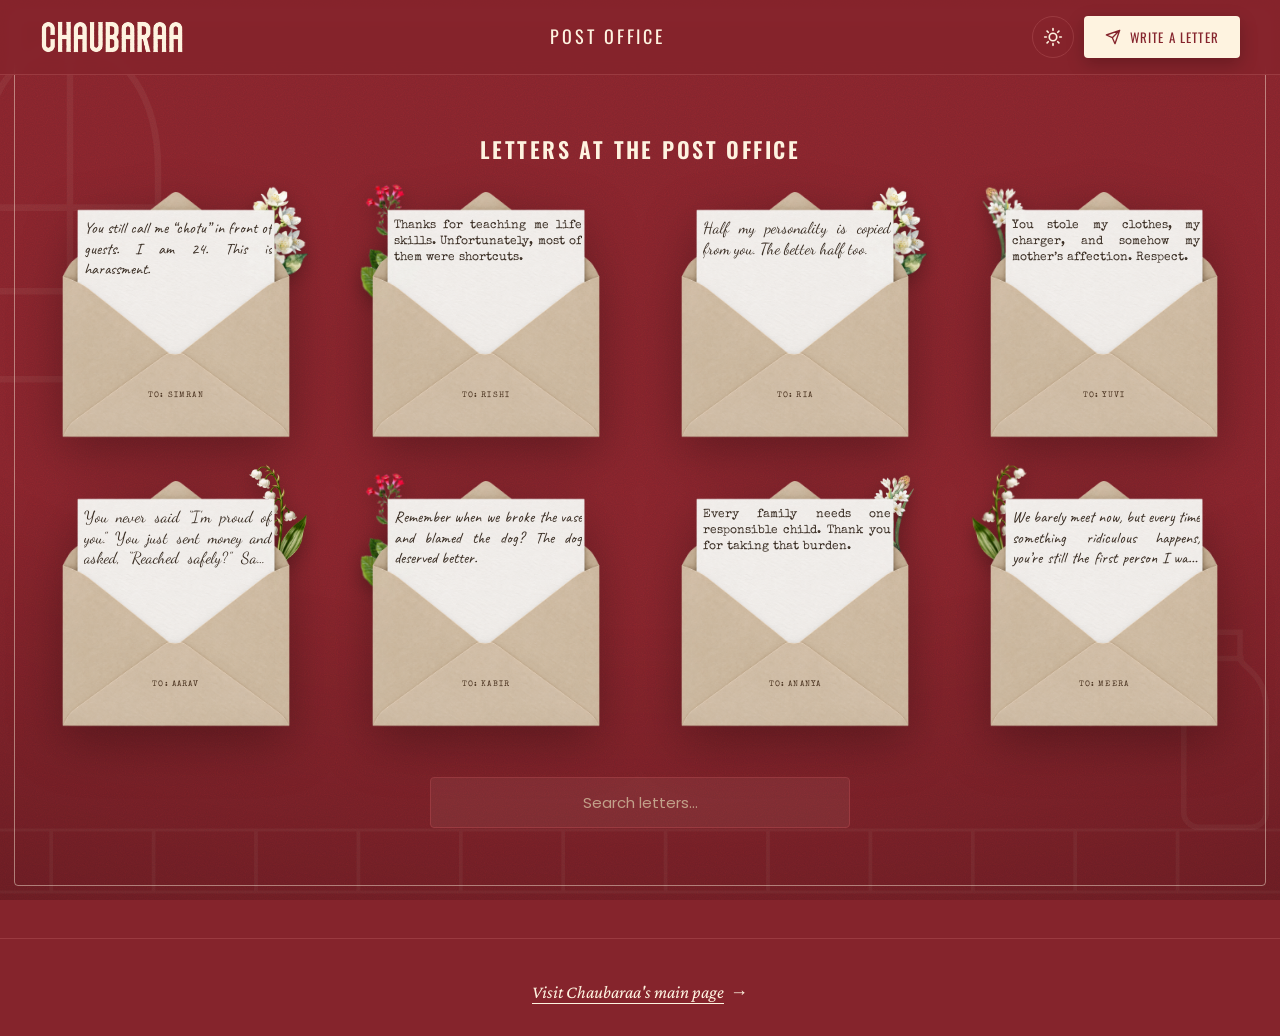
==== index.html @ 4f61ef1f "Chaubaraa Post Office: letter-in-the-URL app (HTML/CSS/JS) Co-Authored-By: Claude Opus 4.8 <noreply@" ====
<!doctype html>
<html lang="en">
<head>
  <meta charset="utf-8" />
  <meta name="viewport" content="width=device-width, initial-scale=1" />
  <title>Chaubaraa Post Office: some memories take years to arrive</title>
  <meta name="description" content="Write a letter, decorate it with the flowers of Chaubaraa, and post it. Some memories take years to arrive. This Rakhi, send one." />

  <!-- Oswald (Abraham stand-in), Poppins (Gotham stand-in), Crimson Pro,
       and the three hands: Dancing Script, Caveat, Special Elite. -->
  <link rel="preconnect" href="https://fonts.googleapis.com" />
  <link rel="preconnect" href="https://fonts.gstatic.com" crossorigin />
  <link href="https://fonts.googleapis.com/css2?family=Oswald:wght@400;500;600&family=Poppins:wght@400;500;600&family=Crimson+Pro:ital,wght@0,400;0,500;1,400;1,500&family=Dancing+Script:wght@500;600&family=Caveat:wght@500;600&family=Special+Elite&display=swap" rel="stylesheet" />

  <link rel="stylesheet" href="css/styles.css" />
</head>
<body data-theme="dark">

  <!-- ambient layers -->
  <div class="silhouettes" aria-hidden="true">
    <svg class="sil-window" viewBox="0 0 100 160"><path fill="none" stroke="currentColor" stroke-width="3" d="M50 4C24 4 10 30 10 60v96h80V60C90 30 76 4 50 4ZM50 4v152M10 78h80M10 116h80"/></svg>
    <svg class="sil-bottle" viewBox="0 0 80 120"><path fill="none" stroke="currentColor" stroke-width="3" d="M32 6h16v14c0 4 14 8 14 26v56a8 8 0 0 1-8 8H26a8 8 0 0 1-8-8V46c0-18 14-22 14-26V6ZM30 20h20"/></svg>
    <svg class="sil-rail" viewBox="0 0 1000 90" preserveAspectRatio="none"><path fill="none" stroke="currentColor" stroke-width="3" d="M0 20h1000M0 82h1000M40 20v62M120 20v62M200 20v62M280 20v62M360 20v62M440 20v62M520 20v62M600 20v62M680 20v62M760 20v62M840 20v62M920 20v62"/></svg>
  </div>
  <div class="grain" aria-hidden="true"></div>
  <div class="vignette" aria-hidden="true"></div>
  <div class="page-frame" aria-hidden="true"></div>

  <!-- shared kraft gradients + paper grain for the envelope component -->
  <svg class="ec-defs" width="0" height="0" aria-hidden="true" focusable="false">
    <defs>
      <linearGradient id="ecSideL" x1="0" y1="0" x2="1" y2="0.35">
        <stop offset="0" stop-color="#CEB487" /><stop offset="1" stop-color="#9C7C4A" />
      </linearGradient>
      <linearGradient id="ecSideR" x1="1" y1="0" x2="0" y2="0.35">
        <stop offset="0" stop-color="#CEB487" /><stop offset="1" stop-color="#9C7C4A" />
      </linearGradient>
      <linearGradient id="ecFlap" x1="0.5" y1="0" x2="0.5" y2="1">
        <stop offset="0" stop-color="#CBB080" /><stop offset="0.55" stop-color="#B89A67" /><stop offset="1" stop-color="#9E7E4C" />
      </linearGradient>
      <linearGradient id="ecBack" x1="0.5" y1="0" x2="0.5" y2="1">
        <stop offset="0" stop-color="#8C6E3D" /><stop offset="1" stop-color="#6F5530" />
      </linearGradient>
      <radialGradient id="ecTuck" cx="0.5" cy="0" r="0.7">
        <stop offset="0" stop-color="rgba(40,24,8,.34)" /><stop offset="1" stop-color="rgba(40,24,8,0)" />
      </radialGradient>
      <filter id="ecGrain"><feTurbulence type="fractalNoise" baseFrequency="0.9" numOctaves="2" stitchTiles="stitch" result="n" /><feColorMatrix in="n" type="matrix" values="0 0 0 0 0  0 0 0 0 0  0 0 0 0 0  0 0 0 .5 0" /></filter>
      <clipPath id="ecClipBody"><path d="M6 40 H94 V88 L50 104 L6 88 Z" /></clipPath>
      <clipPath id="ecClipFlap"><path d="M50 63 L94 88 L50 104 L6 88 Z" /></clipPath>
    </defs>
  </svg>

  <div class="app">
    <!-- ================= header ================= -->
    <header class="site-header">
      <a class="brand" href="?" data-nav="daak" aria-label="Chaubaraa Daak">
        <img class="logo-cream" src="logo-wordmark-cream.png" alt="Chaubaraa" />
        <img class="logo-wine"  src="logo-wordmark-wine.png"  alt="Chaubaraa" />
      </a>

      <div class="site-title"><a href="?" data-nav="daak">Post Office</a></div>

      <div class="header-actions">
        <button class="theme-toggle" id="themeToggle" type="button" aria-label="Toggle light and dark">
          <svg class="icon-sun" viewBox="0 0 24 24" fill="none" stroke="currentColor" stroke-width="2" stroke-linecap="round"><circle cx="12" cy="12" r="4.5"/><path d="M12 2v2M12 20v2M2 12h2M20 12h2M4.9 4.9l1.4 1.4M17.7 17.7l1.4 1.4M19.1 4.9l-1.4 1.4M6.3 17.7l-1.4 1.4"/></svg>
          <svg class="icon-moon" viewBox="0 0 24 24" fill="none" stroke="currentColor" stroke-width="2" stroke-linecap="round" stroke-linejoin="round"><path d="M21 12.8A9 9 0 1 1 11.2 3a7 7 0 0 0 9.8 9.8Z"/></svg>
        </button>
        <button class="btn btn-primary" data-action="write" type="button">
          <svg viewBox="0 0 24 24" fill="none" stroke="currentColor" stroke-width="2" stroke-linecap="round" stroke-linejoin="round"><path d="M22 2 11 13M22 2l-7 20-4-9-9-4 20-7Z"/></svg>
          Write a letter
        </button>
      </div>
    </header>

    <main id="main">
      <!-- ================= Daak wall (entry) ================= -->
      <section class="screen" id="screen-daak" aria-labelledby="daak-h">
        <h1 id="daak-h" class="sr-only">Post Office</h1>
        <div class="garden wrap">
          <div id="mineSection"><!-- "Your letters" collection, built by app.js --></div>
          <div class="wall-sec-head" id="wallHead"><h2>Letters at the Post Office</h2></div>
          <div class="wall-grid" id="daakWall"></div>
          <div class="wall-search">
            <input class="text-field" id="daakSearch" placeholder="Search letters…" autocomplete="off" aria-label="Search letters" />
          </div>
        </div>
      </section>

      <!-- ================= Write (live split) ================= -->
      <section class="screen" id="screen-write" aria-labelledby="write-h">
        <a class="back-link" href="?" data-nav="daak">← Back to Post Office</a>
        <h1 id="write-h" class="sr-only">Write a letter</h1>
        <div class="write-split">
          <div class="write-preview" id="writePreview"><!-- live letter, built by app.js --></div>
          <div class="write-panel-card">
            <div class="write-form" id="writeForm"><!-- form, built by app.js --></div>
            <div class="wf-rail" id="wfRail" aria-hidden="true"><div class="wf-thumb" id="wfThumb"></div></div>
          </div>
        </div>
      </section>

      <!-- ================= Single letter (reading) ================= -->
      <section class="screen" id="screen-letter" aria-labelledby="letter-h">
        <a class="back-link" href="?" data-nav="daak">← Back to Post Office</a>
        <h1 id="letter-h" class="sr-only">A letter</h1>
        <div class="letter-view wrap" id="letterView"><!-- built by app.js --></div>
      </section>
    </main>

    <footer class="site-footer"><a href="https://chaubaraa.com" target="_blank" rel="noopener">Visit Chaubaraa's main page<span class="link-arrow" aria-hidden="true">→</span></a></footer>
  </div>

  <!-- full-page post animation overlay -->
  <div class="post-overlay" id="postOverlay" aria-hidden="true"></div>
  <div class="toast" id="toast" role="status" aria-live="polite"></div>

  <script src="js/data.js"></script>
  <script src="js/flowers.js"></script>
  <script src="js/letters.js"></script>
  <script src="js/app.js"></script>
</body>
</html>
---- css/styles.css ----
/* =========================================================================
   Chaubaraa Post Office — styles.css
   Brand book: Deep Maroon #85242C, Warm Cream #FEF3E0.
   One canonical envelope + letter component (assets/refs/envelope.png) is
   used at three sizes (wall / write preview / reading) via container queries,
   so the composition is identical everywhere. CTAs are brand maroon, inverting
   to cream on wine backgrounds. No em dashes in copy.
   ========================================================================= */

:root {
  --wine:        #85242C;
  --wine-deep:   #611A20;
  --wine-soft:   #9A3A40;
  --cream:       #FEF3E0;
  --cream-dim:   #D8C7A6;
  --ink:         #2A211C;

  /* kraft + card tones sampled from envelope.png (used by the send animation) */
  --kraft:       #CFBCA4;
  --kraft-lo:    #B9A88E;
  --kraft-hi:    #D8C7AE;
  --kraft-flap:  #C6B29A;
  --card:        #F3F1EC;
  --card-lo:     #EAE6DD;
  --card-ink:    #3A2E24;

  --font-display: 'Abraham', 'Oswald', 'Poppins', system-ui, sans-serif;
  --font-ui:      'Gotham', 'Poppins', system-ui, sans-serif;
  --font-serif:   'Crimson Pro', 'Cormorant Garamond', Georgia, serif;
  --font-type:    'Special Elite', 'Courier New', monospace;

  --maxw: 1240px;
  --radius: 4px;
  --ease: cubic-bezier(.22, .61, .36, 1);
  --t-slow: 600ms; --t-med: 380ms;

  --bg: var(--wine); --bg-elev: var(--wine-deep);
  --fg: var(--cream); --fg-dim: var(--cream-dim);
  --frame: var(--cream); --card-line: var(--wine-soft);
  --silhouette: rgba(254,243,224,.05);
  --btn-bg: var(--cream); --btn-fg: var(--wine);
}
body[data-theme='light'] {
  --bg: var(--cream); --bg-elev: #F6ECD4;
  --fg: var(--wine); --fg-dim: #9A6B5F;
  --frame: var(--wine); --card-line: rgba(133,36,44,.22);
  --silhouette: rgba(133,36,44,.05);
  --btn-bg: var(--wine); --btn-fg: var(--cream);
}

* { box-sizing: border-box; }
html { scroll-behavior: smooth; }
body {
  margin: 0; min-height: 100vh; background: var(--bg); color: var(--fg);
  font-family: var(--font-ui); font-size: 16px; line-height: 1.5;
  -webkit-font-smoothing: antialiased; text-rendering: optimizeLegibility;
  transition: background var(--t-slow) var(--ease), color var(--t-slow) var(--ease);
  overflow-x: hidden;
}
h1,h2,h3 { font-family: var(--font-display); font-weight: 600; letter-spacing: .08em; text-transform: uppercase; margin: 0; }
a { color: inherit; }
button { font-family: inherit; cursor: pointer; }
:focus-visible { outline: 2px solid var(--wine-soft); outline-offset: 3px; border-radius: 2px; }
body[data-theme='light'] :focus-visible { outline-color: var(--wine); }
.sr-only { position: absolute; width: 1px; height: 1px; padding: 0; margin: -1px; overflow: hidden; clip: rect(0 0 0 0); white-space: nowrap; border: 0; }

/* ambient overlays (plain background: grain + vignette + frame only) */
.grain { position: fixed; inset: 0; z-index: 1; pointer-events: none; opacity: .5; mix-blend-mode: overlay;
  background-image: url("data:image/svg+xml,%3Csvg xmlns='http://www.w3.org/2000/svg' width='120' height='120'%3E%3Cfilter id='n'%3E%3CfeTurbulence type='fractalNoise' baseFrequency='.9' numOctaves='2' stitchTiles='stitch'/%3E%3C/filter%3E%3Crect width='100%25' height='100%25' filter='url(%23n)' opacity='.35'/%3E%3C/svg%3E"); }
.vignette { position: fixed; inset: 0; z-index: 2; pointer-events: none; background: radial-gradient(120% 90% at 50% 20%, transparent 55%, rgba(0,0,0,.22) 100%); }
body[data-theme='light'] .vignette { background: radial-gradient(120% 90% at 50% 20%, transparent 60%, rgba(133,36,44,.10) 100%); }
.page-frame { position: fixed; inset: 14px; z-index: 3; pointer-events: none; border: 1px solid var(--frame); opacity: .45; border-radius: var(--radius); }
@media (max-width: 640px) { .page-frame { inset: 8px; } }
.silhouettes { position: fixed; inset: 0; z-index: 0; pointer-events: none; overflow: hidden; }
.silhouettes svg { position: absolute; color: var(--silhouette); }
.sil-window { top: 4%; left: -40px; width: 220px; }
.sil-bottle { bottom: 6%; right: -20px; width: 150px; }
.sil-rail   { bottom: 0; left: 0; width: 100%; height: 90px; }

/* ---------------------------------------------------------- app shell */
.app { position: relative; z-index: 4; }
.site-header {
  position: sticky; top: 0; z-index: 20; display: flex; align-items: center; gap: 20px;
  padding: 16px clamp(16px, 4vw, 40px);
  background: color-mix(in srgb, var(--bg) 86%, transparent); backdrop-filter: blur(6px);
  border-bottom: 1px solid var(--card-line);
}
.brand { display: flex; align-items: center; gap: 12px; text-decoration: none; flex: 0 0 auto; }
.brand img { height: 34px; width: auto; display: block; }
.brand .logo-wine { display: none; }
body[data-theme='light'] .brand .logo-cream { display: none; }
body[data-theme='light'] .brand .logo-wine { display: block; }
.site-title { margin: 0 auto; }
.site-title a { text-decoration: none; color: var(--fg); font-family: var(--font-display); text-transform: uppercase; letter-spacing: .16em; font-size: 18px; }
.header-actions { display: flex; align-items: center; gap: 10px; flex: 0 0 auto; }

.theme-toggle { width: 42px; height: 42px; border-radius: 50%; border: 1px solid var(--card-line); background: transparent; color: var(--fg); display: grid; place-items: center; transition: border-color var(--t-med) var(--ease), transform var(--t-med) var(--ease); }
.theme-toggle:hover { transform: rotate(18deg); }
.theme-toggle svg { width: 20px; height: 20px; }
.theme-toggle .icon-moon { display: none; }
body[data-theme='light'] .theme-toggle .icon-sun { display: none; }
body[data-theme='light'] .theme-toggle .icon-moon { display: block; }

.btn { font-family: var(--font-display); text-transform: uppercase; letter-spacing: .09em; font-size: 13px; border: 1px solid transparent; border-radius: var(--radius); padding: 12px 20px; display: inline-flex; align-items: center; gap: 9px; line-height: 1; text-decoration: none; transition: transform var(--t-med) var(--ease), background var(--t-med) var(--ease), box-shadow var(--t-med) var(--ease), color var(--t-med) var(--ease); }
.btn svg { width: 16px; height: 16px; }
.btn-primary { background: var(--btn-bg); color: var(--btn-fg); box-shadow: 0 6px 18px rgba(0,0,0,.22); }
.btn-primary:hover { transform: translateY(-2px); box-shadow: 0 10px 24px rgba(0,0,0,.3); }
.btn-ghost { background: transparent; color: var(--fg); border-color: var(--card-line); }
.btn-ghost:hover { background: color-mix(in srgb, var(--fg) 9%, transparent); transform: translateY(-2px); }
.btn-block { width: 100%; justify-content: center; padding: 15px; }

.screen { display: none; }
.screen.is-active { display: block; animation: fadeUp var(--t-slow) var(--ease); }
@keyframes fadeUp { from { opacity: 0; transform: translateY(10px); } to { opacity: 1; transform: none; } }
.wrap { max-width: var(--maxw); margin: 0 auto; padding: 0 clamp(16px, 4vw, 40px); }
.back-link { position: relative; z-index: 6; display: inline-block; margin: 18px 0 0 clamp(16px, 4vw, 40px); font-family: var(--font-display); text-transform: uppercase; letter-spacing: .09em; font-size: 12px; text-decoration: none; color: var(--fg); padding: 8px 12px; border-radius: var(--radius); }
.back-link:hover { background: color-mix(in srgb, var(--fg) 9%, transparent); }
.text-field { width: 100%; background: color-mix(in srgb, var(--fg) 6%, transparent); border: 1px solid var(--card-line); border-radius: var(--radius); color: var(--fg); font-family: var(--font-ui); font-size: 15px; padding: 13px 14px; transition: border-color var(--t-med) var(--ease); }
.text-field::placeholder { color: var(--fg-dim); opacity: .75; }
.text-field:focus { border-color: var(--wine-soft); }

/* ===================================================================== */
/*  THE ENVELOPE COMPONENT — envelope.png with live text layered on top   */
/*  The same image everywhere; text sits inside the blank card region.    */
/* ===================================================================== */
.envelope-card { position: relative; width: 100%; aspect-ratio: 1328 / 1184; container-type: inline-size; }
.ec-envimg { position: absolute; inset: 0; width: 100%; height: 100%; object-fit: contain; z-index: 1; pointer-events: none;
  filter: drop-shadow(0 16px 26px rgba(0,0,0,.30)); }

/* the card: a To/From header on top, the message below (left column so the
   flowers on the right never cover it) */
.ec-card { position: absolute; left: 16.5%; right: 15%; top: 10.5%; height: 37%; z-index: 2; overflow: hidden; text-align: left; }
.ec-cardhead { display: flex; align-items: baseline; justify-content: space-between; gap: 4%; margin-bottom: 1.4cqw; }
.ec-cardto, .ec-cardfrom { font-family: var(--font-serif); font-style: italic; color: #7a2027; font-size: 3.7cqw; white-space: nowrap; }
.ec-cardto::first-letter { text-transform: uppercase; }
.ec-cardfrom { text-align: right; }
.ec-msg { color: var(--card-ink); margin: 0; padding-right: 13%; font-size: 3.7cqw; line-height: 1.3; word-break: break-word; overflow-wrap: anywhere; text-align: justify; text-align-last: left; }
.ec-msg.is-typewriter { font-size: 3cqw; line-height: 1.34; }   /* Special Elite runs large */

/* the chosen flower sits at the seam where the white card meets the brown
   envelope on the right, in FRONT of the flap (blooms forward) */
.ec-flowers { position: absolute; z-index: 3; pointer-events: none; right: 8%; top: 12%; width: 18%; }
/* the stem is shown in front; only the small bottom tip that overlaps the
   brown flap is clipped so it tucks into the envelope */
.ec-flowers .flower-img { width: 100%; height: auto; display: block; filter: drop-shadow(0 6px 10px rgba(0,0,0,.30));
  clip-path: polygon(0 0, 100% 0, 100% 60%, 0 100%); }
.ec-wall .ec-flowers .flower-img { clip-path: none; }   /* wall flower peeks whole from behind */
/* the stamp sits lower-right on the flap (reading view) */
.ec-stamp { position: absolute; z-index: 4; right: 15%; top: 52%; width: 12%; transform: rotate(3deg); filter: drop-shadow(0 3px 6px rgba(0,0,0,.28)); }

/* the address on the envelope flap, centered, in spaced typewriter caps */
.ec-line { position: absolute; left: 0; right: 0; bottom: 15%; z-index: 5; text-align: center; font-family: var(--font-type);
  text-transform: uppercase; letter-spacing: .14em; font-size: 3cqw; color: #4a3320; }

/* ---- wall ---- generous, uniform cards; the page may scroll ---- */
.garden { position: relative; z-index: 1; padding: clamp(42px, 6vh, 66px) 0 110px; }
#screen-daak .garden { max-width: min(1560px, 94vw); }
.wall-grid { display: grid; grid-template-columns: repeat(4, minmax(0, 340px)); justify-content: center; align-items: start;
  gap: clamp(38px, 3.4vw, 62px) clamp(30px, 2.6vw, 46px); }
@media (max-width: 1180px) { .wall-grid { grid-template-columns: repeat(3, minmax(0, 320px)); } }
@media (max-width: 860px)  { .wall-grid { grid-template-columns: repeat(2, minmax(0, 320px)); } }
@media (max-width: 580px)  { .wall-grid { grid-template-columns: minmax(0, 330px); } }
.letter-card { display: block; width: 100%; border: none; background: none; padding: 0; cursor: pointer; font: inherit; color: inherit; }
.letter-card .envelope-card { transition: transform var(--t-med) var(--ease); }
.letter-card:hover .envelope-card { transform: translateY(-6px); }
/* wall-only: readable truncation, full-width message, one flower behind a
   corner (alternating), header text kept small */
.ec-wall { width: 100%; }
.ec-wall .ec-msg { display: -webkit-box; -webkit-line-clamp: 3; line-clamp: 3; -webkit-box-orient: vertical; overflow: hidden; padding-right: 0; font-size: 5.8cqw; }
.ec-wall .ec-msg.is-typewriter { font-size: 4.4cqw; }
.ec-wall .ec-cardto, .ec-wall .ec-cardfrom { font-size: 4.4cqw; }
.ec-wall .ec-envcover { display: none; }   /* wall flower stays behind the corner */
.ec-wall .ec-flowers { position: absolute; z-index: 0; top: -7%; width: 31%; height: auto; display: block; }
.ec-wall .ec-flowers .flower-img { width: 100%; max-width: none; max-height: none; height: auto; }
.ec-wall .ec-flowers { z-index: 0; transform: none; top: -7%; width: 31%; }   /* wall keeps its behind-the-corner peek */
.ec-wall .ec-flowers-right { right: -1%; left: auto; }
.ec-wall .ec-flowers-left  { left: -1%; right: auto; transform: scaleX(-1) rotate(4deg); }
.wall-search { display: flex; justify-content: center; margin: 50px auto 0; max-width: 420px; }
.wall-search .text-field { text-align: center; }
.wall-empty { grid-column: 1/-1; text-align: center; font-family: var(--font-serif); font-style: italic; color: var(--fg-dim); font-size: 18px; }

/* ---- write (live split) ---- */
/* The write screen fills the viewport in one go: header + split + footer all
   fit, and ONLY the right form box scrolls (its own postcard frame + scroll). */
.write-split { display: grid; grid-template-columns: 1fr min(452px, 43vw); }
.write-preview { position: relative; display: grid; place-items: center; padding: 20px clamp(16px, 4vw, 50px); overflow: hidden; }
/* the postcard frame: a fixed double-rule card; the form scrolls inside it */
.write-panel-card {
  position: relative; margin: 14px 16px 14px 6px; border-radius: 10px; overflow: hidden;
  background: var(--bg-elev); display: flex;
  border: 1.5px solid color-mix(in srgb, var(--fg) 46%, transparent);
  box-shadow: 0 10px 30px rgba(0,0,0,.22);
}
.write-panel-card::after { content: ''; position: absolute; inset: 5px; border: 1px solid color-mix(in srgb, var(--fg) 24%, transparent); border-radius: 7px; pointer-events: none; z-index: 4; }
/* a soft fade at the base signals there is more to scroll */
.write-panel-card::before { content: ''; position: absolute; left: 6px; right: 6px; bottom: 6px; height: 42px; z-index: 3; pointer-events: none; border-radius: 0 0 7px 7px;
  background: linear-gradient(to top, var(--bg-elev), color-mix(in srgb, var(--bg-elev) 0%, transparent)); }
.write-form {
  flex: 1 1 auto; overflow-y: scroll; padding: 22px 26px 34px clamp(16px, 2vw, 26px);
  scrollbar-width: none;   /* native hidden; a custom always-visible rail is used */
}
.write-form::-webkit-scrollbar { width: 0; height: 0; display: none; }
/* custom scroll rail on the right of the postcard box */
.wf-rail { position: absolute; top: 12px; bottom: 12px; right: 8px; width: 8px; border-radius: 5px; z-index: 5;
  background: color-mix(in srgb, var(--fg) 11%, transparent); }
.wf-thumb { position: absolute; left: 0; width: 100%; min-height: 28px; border-radius: 5px; cursor: grab;
  background: color-mix(in srgb, var(--fg) 46%, transparent); transition: background var(--t-med) var(--ease); }
.wf-thumb:hover { background: color-mix(in srgb, var(--fg) 64%, transparent); }
.wf-thumb.dragging { background: color-mix(in srgb, var(--fg) 74%, transparent); cursor: grabbing; }
/* the live envelope is the hero of the write page: size it by the available
   height so it fills the space and makes the live edits obvious */
.live-letter { width: auto; max-width: 94%; display: flex; justify-content: center; }
.write-preview .envelope-card { width: auto; height: min(72vh, 660px); }
@media (max-width: 880px) {
  .write-split { grid-template-columns: 1fr; }
  .write-preview { min-height: 320px; padding: 20px 16px; }
  .write-panel-card { margin: 12px; }
  .write-form { overflow-y: visible; }
  .live-letter { width: min(320px, 82%); max-width: 82%; }
  .write-preview .envelope-card { width: 100%; height: auto; }
}

/* write screen fits the viewport (desktop): header + split + footer in one go,
   only the right form scrolls. Mobile keeps normal page scroll. */
.ec-defs { position: absolute; width: 0; height: 0; overflow: hidden; }
@media (min-width: 881px) {
  body.write-mode { overflow: hidden; }
  body.write-mode .app { height: 100vh; display: flex; flex-direction: column; }
  body.write-mode #main { flex: 1 1 auto; min-height: 0; display: flex; }
  body.write-mode #screen-write.is-active { flex: 1 1 auto; min-height: 0; display: flex; flex-direction: column; width: 100%; }
  body.write-mode .back-link { flex: 0 0 auto; }
  body.write-mode .write-split { flex: 1 1 auto; min-height: 0; }
  body.write-mode .site-footer { flex: 0 0 auto; padding: 16px 20px; }
}

.field { margin-bottom: 22px; }
.field-label { display: block; font-family: var(--font-serif); font-style: italic; font-size: 18px; color: var(--fg); margin: 0 0 3px; }
.field-help { font-size: 13px; color: var(--fg-dim); margin: 0 0 9px; }
.field .counter { float: right; font-family: var(--font-ui); font-style: normal; font-size: 12px; color: var(--fg-dim); }
textarea.text-field { resize: vertical; min-height: 84px; }
.flower-grid { display: grid; grid-template-columns: repeat(4, 1fr); gap: 8px; }
.flower-opt { position: relative; background: color-mix(in srgb, var(--fg) 6%, transparent); border: 1px solid var(--card-line); border-radius: 8px; padding: 8px 4px; aspect-ratio: 3/4; display: grid; place-items: center; transition: border-color var(--t-med) var(--ease), background var(--t-med) var(--ease), transform var(--t-med) var(--ease); }
.flower-tick { position: absolute; top: 4px; right: 5px; width: 20px; height: 20px; border-radius: 50%; background: #2E8B57; color: #FFFFFF; font-size: 13px; font-weight: 700; line-height: 20px; text-align: center; display: none; z-index: 2; box-shadow: 0 1px 3px rgba(0,0,0,.35); }
.flower-opt[aria-pressed='true'] .flower-tick { display: block; }
.write-actions { display: flex; flex-direction: column; gap: 10px; margin-top: 4px; }
.flower-opt .flower-img { height: 74px; width: auto; }
.flower-opt[aria-pressed='true'] { border-color: var(--wine-soft); background: color-mix(in srgb, var(--fg) 14%, transparent); }
body[data-theme='light'] .flower-opt[aria-pressed='true'] { border-color: var(--wine); }
.flower-opt:hover { transform: translateY(-2px); }
.flower-meaning { font-family: var(--font-serif); font-style: italic; font-size: 14px; color: var(--fg-dim); margin-top: 10px; min-height: 1.4em; }
.hand-list { display: flex; flex-direction: column; gap: 8px; }
.hand-opt { text-align: left; background: color-mix(in srgb, var(--fg) 6%, transparent); border: 1px solid var(--card-line); border-radius: 8px; padding: 10px 14px; color: var(--fg); transition: border-color var(--t-med) var(--ease), background var(--t-med) var(--ease); }
.hand-opt[aria-pressed='true'] { border-color: var(--wine-soft); background: color-mix(in srgb, var(--fg) 12%, transparent); }
body[data-theme='light'] .hand-opt[aria-pressed='true'] { border-color: var(--wine); }
.hand-opt .hand-name { font-family: var(--font-ui); font-size: 11px; text-transform: uppercase; letter-spacing: .08em; color: var(--fg-dim); display: block; margin-bottom: 3px; }
.hand-opt .hand-sample { font-size: 22px; line-height: 1.2; }
.hand-opt[data-font='typewriter'] .hand-sample { font-size: 16px; }

/* ---- reading view (open by default, gentle reveal) ---- */
.letter-view { position: relative; z-index: 1; min-height: calc(100vh - 210px); display: grid; place-items: center; padding: 10px 0 90px; text-align: center; }
.reading { width: min(520px, 90vw); margin: 0 auto; }
.ec-read .ec-card { opacity: 0; transform: translateY(10%); transition: opacity 600ms var(--ease) 160ms, transform 800ms var(--ease) 160ms; }
.ec-read.revealed .ec-card { opacity: 1; transform: translateY(0); }
.ec-read .ec-flower { opacity: 0; transition: opacity 700ms var(--ease) 420ms; }
.ec-read.revealed .ec-flower { opacity: 1; }
.reading-prompt { margin-top: 34px; }
.reading-prompt p { font-family: var(--font-serif); font-style: italic; color: var(--fg-dim); font-size: 19px; margin-bottom: 16px; }
.reading-cta { display: flex; align-items: center; justify-content: center; gap: 14px; flex-wrap: wrap; }
.reuse-btn { background: transparent; border: none; color: var(--fg-dim); font-family: var(--font-serif); font-style: italic; font-size: 16px; text-decoration: underline; text-underline-offset: 3px; cursor: pointer; padding: 6px 4px; transition: color var(--t-med) var(--ease); }
.reuse-btn:hover { color: var(--fg); }
.copy-icon-btn { width: 38px; height: 38px; border-radius: 50%; border: 1px solid var(--card-line); background: transparent; color: var(--fg); display: grid; place-items: center; transition: background var(--t-med) var(--ease), border-color var(--t-med) var(--ease), transform var(--t-med) var(--ease); }
.copy-icon-btn:hover { background: color-mix(in srgb, var(--fg) 9%, transparent); transform: translateY(-1px); }
.copy-icon-btn svg { width: 17px; height: 17px; }
.copy-icon-btn.copied { border-color: var(--fg); }

/* ---- post animation (centered, full page) ---- */
.post-overlay { position: fixed; inset: 0; z-index: 90; display: none; overflow-y: auto; background: color-mix(in srgb, var(--bg) 88%, transparent); backdrop-filter: blur(8px); text-align: center; }
.post-overlay.is-open { display: block; animation: fadeUp var(--t-med) var(--ease); }
/* The send animation: the letter slides into the OPEN envelope (envelope.png),
   then we cross-fade to the CLOSED envelope (envelope-sealed.png) and the stamp
   presses flat onto it. Two static images, no faked CSS flap. */
.post-stage { position: relative; width: 360px; aspect-ratio: 1328 / 1184; margin: 0 auto; container-type: inline-size; }
.p2-flower { position: absolute; z-index: 1; top: -8%; right: 4%; width: 30%; transform: rotate(4deg); pointer-events: none; }
.p2-flower img { width: 100%; height: auto; filter: drop-shadow(0 6px 10px rgba(0,0,0,.22)); }

/* open envelope + the letter sliding in (visible during steps 1-2) */
.p2-open { position: absolute; inset: 0; z-index: 2; }
.p2-envimg { position: absolute; inset: 0; width: 100%; height: 100%; object-fit: contain; filter: drop-shadow(0 16px 30px rgba(0,0,0,.30)); }
.p2-card { position: absolute; left: 13.5%; right: 13.5%; top: 7%; height: 40%; z-index: 2; overflow: hidden;
  background: linear-gradient(150deg, var(--card), var(--card-lo)); border-radius: 2px;
  box-shadow: 0 5px 13px rgba(80,60,30,.16); padding: 5.5cqw 6cqw;
  transform: translateY(-32%); transform-origin: 50% 100%; }
.p2-card .ec-msg { font-size: 4.6cqw; color: var(--card-ink); margin: 0; line-height: 1.36; }

/* the closed envelope it seals into (the final resting frame) */
.p2-sealed { position: absolute; left: 6%; right: 6%; top: 15%; bottom: 3%; z-index: 3; opacity: 0; }
.p2-sealedimg { position: absolute; inset: 0; width: 100%; height: 100%; object-fit: contain; filter: drop-shadow(0 16px 30px rgba(0,0,0,.34)); }
/* the stamp lands flat in the MIDDLE of the sealed envelope */
.p2-stamp { position: absolute; top: 33%; left: 50%; margin-left: -11%; width: 22%; z-index: 5; opacity: 0; transform: scale(1.3) rotate(3deg); filter: drop-shadow(0 4px 8px rgba(0,0,0,.3)); }
.p2-line { position: absolute; left: 9%; bottom: 15%; z-index: 4; font-family: var(--font-type); text-transform: uppercase; letter-spacing: .14em; font-size: 4cqw; color: #4a3320; }

/* step 1: the letter slides down into the open envelope (0.8s) */
@keyframes cardIn { 0% { transform: translateY(-32%); } 100% { transform: translateY(0); } }
/* step 2: cross-fade open -> sealed, settling gently (0.8s) */
@keyframes openOut  { to { opacity: 0; } }
@keyframes sealedIn { 0% { opacity: 0; transform: translateY(-3%) scale(1.015); } 100% { opacity: 1; transform: none; } }
/* step 3: the stamp presses flat onto the sealed envelope (1.0s) */
@keyframes stampIn { 0% { opacity: 0; transform: scale(1.3) rotate(3deg); } 60% { opacity: 1; transform: scale(.97) rotate(3deg); } 100% { opacity: 1; transform: scale(1) rotate(3deg); } }
.folding .p2-card   { animation: cardIn 800ms var(--ease) forwards; }
.folding .p2-open   { animation: openOut 640ms var(--ease) 900ms forwards; }
.folding .p2-sealed { animation: sealedIn 700ms var(--ease) 860ms forwards; }
.folding .p2-stamp  { animation: stampIn 1000ms var(--ease) 1650ms forwards; }
.sealed .p2-card { transform: translateY(0); }
.sealed .p2-open { opacity: 0; }
.sealed .p2-sealed { opacity: 1; }
.sealed .p2-stamp { opacity: 1; transform: scale(1) rotate(3deg); }

.post-wrap { min-height: 100%; display: flex; flex-direction: column; align-items: center; justify-content: center; padding: 28px 16px; box-sizing: border-box; }
.post-cta { width: min(460px, 90vw); margin-top: 26px; opacity: 0; transform: translateY(12px); pointer-events: none;
  transition: opacity 600ms var(--ease), transform 600ms var(--ease); }
.post-cta.show { opacity: 1; transform: none; pointer-events: auto; }
.post-msg { font-family: var(--font-display); text-transform: uppercase; letter-spacing: .1em; font-size: 20px; margin: 0; }
.post-said { font-family: var(--font-serif); font-style: italic; color: var(--fg-dim); margin: 8px auto 18px; max-width: 40ch; }
.share-row { display: flex; gap: 8px; max-width: 420px; margin: 0 auto 12px; }
.share-row .text-field { font-size: 13px; }
.post-actions { max-width: 420px; margin: 0 auto; }

/* footer / toast */
.site-footer { position: relative; z-index: 4; text-align: center; padding: 40px 20px 30px; border-top: 1px solid var(--card-line); font-family: var(--font-serif); font-style: italic; color: var(--fg-dim); font-size: 15px; }
.site-footer a { color: var(--fg); font-size: 18px; text-decoration: underline; text-decoration-thickness: 1px; text-underline-offset: 5px; transition: color var(--t-med) var(--ease); }
.site-footer a:hover { color: var(--fg-dim); }
.site-footer .link-arrow { text-decoration: none; display: inline-block; margin-left: 6px; font-size: 1em; font-style: normal; transition: transform var(--t-med) var(--ease); }
.site-footer a:hover .link-arrow { transform: translateX(3px); }

/* ---- section heads + "Your letters" collection (#6) ---- */
.wall-sec-head { text-align: center; margin: 4px 0 26px; }
.wall-sec-head h2 { font-family: var(--font-display); text-transform: uppercase; letter-spacing: .11em; font-size: 22px; }
.wall-sec-sub { font-family: var(--font-serif); font-style: italic; color: var(--fg-dim); margin: 7px 0 0; }
#mineSection { margin-bottom: 18px; }
#mineSection:empty { display: none; }
.mine-card { display: flex; flex-direction: column; }
.mine-controls { display: flex; align-items: center; gap: 8px; margin-top: 12px; justify-content: center; flex-wrap: wrap; }
.mine-badge { font-family: var(--font-display); text-transform: uppercase; letter-spacing: .08em; font-size: 10px; padding: 3px 9px; border-radius: 20px; border: 1px solid var(--card-line); color: var(--fg-dim); }
.mine-badge.is-draft { color: var(--fg); border-color: var(--wine-soft); }
body[data-theme='light'] .mine-badge.is-draft { border-color: var(--wine); }
.mine-btn { background: transparent; border: 1px solid var(--card-line); color: var(--fg); border-radius: 20px; padding: 4px 13px; font-family: var(--font-display); text-transform: uppercase; letter-spacing: .06em; font-size: 10px; cursor: pointer; transition: background var(--t-med) var(--ease), color var(--t-med) var(--ease), border-color var(--t-med) var(--ease); }
.mine-btn:hover { background: color-mix(in srgb, var(--fg) 9%, transparent); }
.mine-del.confirming { border-color: #D24B3E; color: #E86A5C; }
body[data-theme='light'] .mine-del.confirming { color: #B23A2E; border-color: #B23A2E; }

/* ---- share screen: one-pager preview + Back/Done (#5, #7) ---- */
.share-preview { margin: 2px auto 16px; }
.share-preview-label { font-family: var(--font-serif); font-style: italic; color: var(--fg-dim); font-size: 14px; margin: 0 0 8px; }
.ec-preview { width: 208px; margin: 0 auto; }
.post-endrow { display: flex; gap: 10px; }
.post-endrow .btn { flex: 1; justify-content: center; }
.toast { position: fixed; bottom: 30px; left: 50%; transform: translateX(-50%) translateY(20px); background: var(--fg); color: var(--bg); padding: 12px 22px; border-radius: 40px; font-family: var(--font-display); text-transform: uppercase; letter-spacing: .07em; font-size: 12px; z-index: 95; opacity: 0; pointer-events: none; transition: opacity var(--t-med) var(--ease), transform var(--t-med) var(--ease); }
.toast.is-shown { opacity: 1; transform: translateX(-50%) translateY(0); }

@media (prefers-reduced-motion: reduce) { * { animation-duration: .001ms !important; transition-duration: .01ms !important; } }
@media (max-width: 720px) { .btn { padding: 11px 14px; font-size: 12px; } }
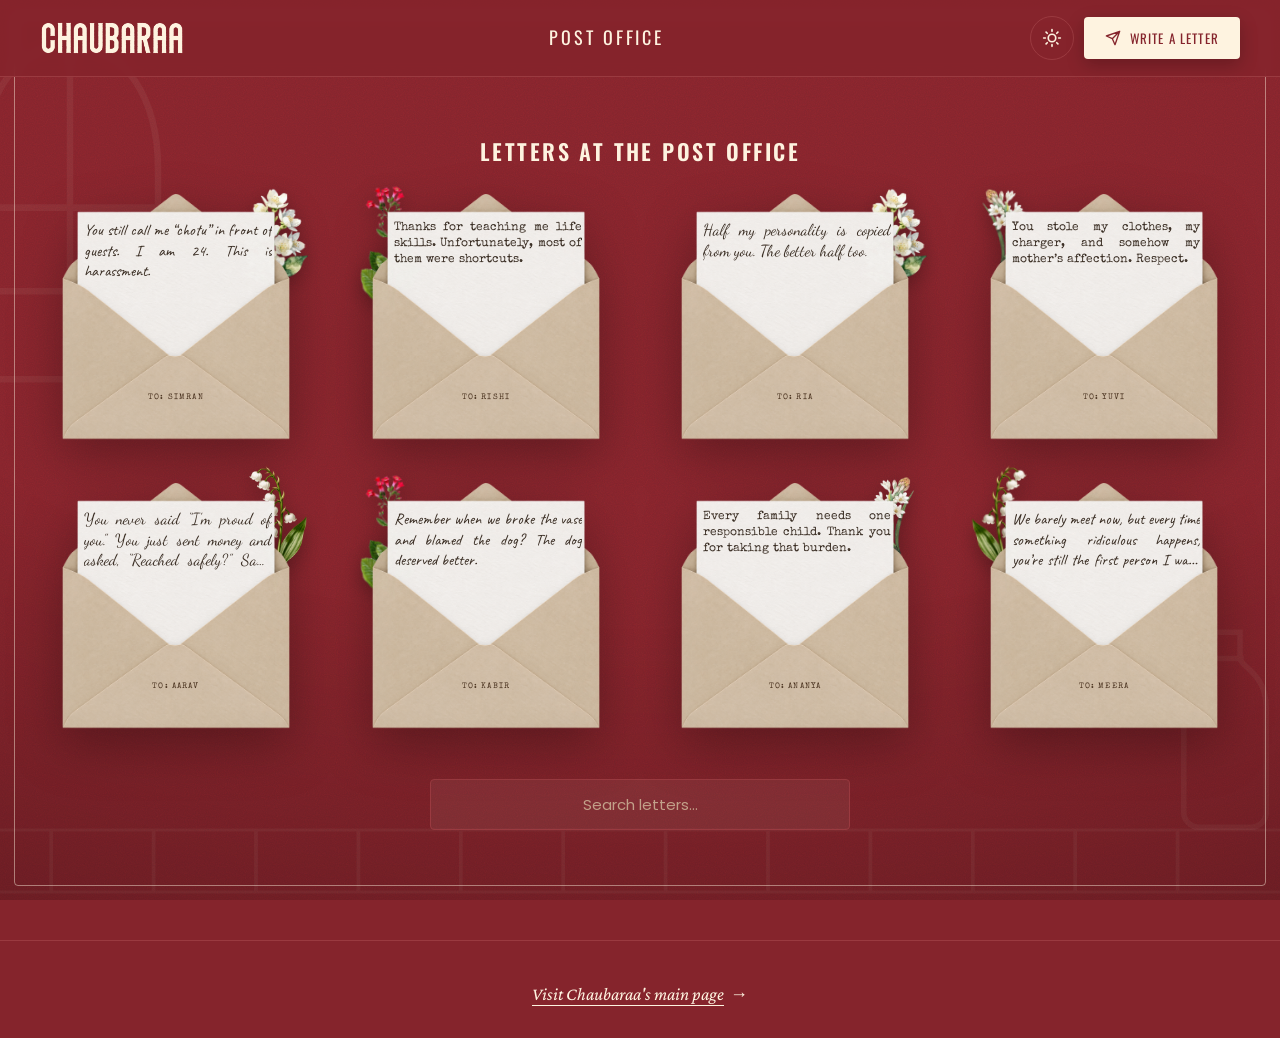
==== commit 5fa716c2: "Make the whole site responsive for phone-sized screens No horizontal overflow, ~44px tap targets, an" ====
--- a/index.html
+++ b/index.html
@@ -2,7 +2,7 @@
 <html lang="en">
 <head>
   <meta charset="utf-8" />
-  <meta name="viewport" content="width=device-width, initial-scale=1" />
+  <meta name="viewport" content="width=device-width, initial-scale=1, viewport-fit=cover" />
   <title>Chaubaraa Post Office: some memories take years to arrive</title>
   <meta name="description" content="Write a letter, decorate it with the flowers of Chaubaraa, and post it. Some memories take years to arrive. This Rakhi, send one." />
 
@@ -101,7 +101,6 @@
 
       <!-- ================= Single letter (reading) ================= -->
       <section class="screen" id="screen-letter" aria-labelledby="letter-h">
-        <a class="back-link" href="?" data-nav="daak">← Back to Post Office</a>
         <h1 id="letter-h" class="sr-only">A letter</h1>
         <div class="letter-view wrap" id="letterView"><!-- built by app.js --></div>
       </section>
--- a/css/styles.css
+++ b/css/styles.css
@@ -49,14 +49,15 @@
 }
 
 * { box-sizing: border-box; }
-html { scroll-behavior: smooth; }
+html { scroll-behavior: smooth; overflow-x: hidden; }
 body {
   margin: 0; min-height: 100vh; background: var(--bg); color: var(--fg);
   font-family: var(--font-ui); font-size: 16px; line-height: 1.5;
   -webkit-font-smoothing: antialiased; text-rendering: optimizeLegibility;
   transition: background var(--t-slow) var(--ease), color var(--t-slow) var(--ease);
-  overflow-x: hidden;
-}
+  overflow-x: hidden; width: 100%;
+}
+img { max-width: 100%; }
 h1,h2,h3 { font-family: var(--font-display); font-weight: 600; letter-spacing: .08em; text-transform: uppercase; margin: 0; }
 a { color: inherit; }
 button { font-family: inherit; cursor: pointer; }
@@ -81,7 +82,7 @@
 .app { position: relative; z-index: 4; }
 .site-header {
   position: sticky; top: 0; z-index: 20; display: flex; align-items: center; gap: 20px;
-  padding: 16px clamp(16px, 4vw, 40px);
+  padding: calc(16px + env(safe-area-inset-top)) clamp(16px, 4vw, 40px) 16px;
   background: color-mix(in srgb, var(--bg) 86%, transparent); backdrop-filter: blur(6px);
   border-bottom: 1px solid var(--card-line);
 }
@@ -94,7 +95,18 @@
 .site-title a { text-decoration: none; color: var(--fg); font-family: var(--font-display); text-transform: uppercase; letter-spacing: .16em; font-size: 18px; }
 .header-actions { display: flex; align-items: center; gap: 10px; flex: 0 0 auto; }
 
-.theme-toggle { width: 42px; height: 42px; border-radius: 50%; border: 1px solid var(--card-line); background: transparent; color: var(--fg); display: grid; place-items: center; transition: border-color var(--t-med) var(--ease), transform var(--t-med) var(--ease); }
+/* small phones: the logo, "POST OFFICE", and the CTA cannot share one row
+   at ~375px, so the title drops to its own centered row underneath while
+   the logo and the (still full-size, easy-to-tap) CTA stay on row one */
+@media (max-width: 600px) {
+  .site-header { flex-wrap: wrap; gap: 8px 10px; padding: calc(12px + env(safe-area-inset-top)) 14px 12px; }
+  .brand img { height: 26px; }
+  .header-actions { order: 2; margin-left: auto; }
+  .site-title { order: 3; flex: 1 0 100%; margin: 0; text-align: center; }
+  .site-title a { font-size: 12px; letter-spacing: .1em; }
+}
+
+.theme-toggle { width: 44px; height: 44px; border-radius: 50%; border: 1px solid var(--card-line); background: transparent; color: var(--fg); display: grid; place-items: center; transition: border-color var(--t-med) var(--ease), transform var(--t-med) var(--ease); flex-shrink: 0; }
 .theme-toggle:hover { transform: rotate(18deg); }
 .theme-toggle svg { width: 20px; height: 20px; }
 .theme-toggle .icon-moon { display: none; }
@@ -252,26 +264,56 @@
 .hand-opt { text-align: left; background: color-mix(in srgb, var(--fg) 6%, transparent); border: 1px solid var(--card-line); border-radius: 8px; padding: 10px 14px; color: var(--fg); transition: border-color var(--t-med) var(--ease), background var(--t-med) var(--ease); }
 .hand-opt[aria-pressed='true'] { border-color: var(--wine-soft); background: color-mix(in srgb, var(--fg) 12%, transparent); }
 body[data-theme='light'] .hand-opt[aria-pressed='true'] { border-color: var(--wine); }
-.hand-opt .hand-name { font-family: var(--font-ui); font-size: 11px; text-transform: uppercase; letter-spacing: .08em; color: var(--fg-dim); display: block; margin-bottom: 3px; }
+.hand-opt .hand-name { font-family: var(--font-ui); font-size: 12px; text-transform: uppercase; letter-spacing: .08em; color: var(--fg-dim); display: block; margin-bottom: 3px; }
 .hand-opt .hand-sample { font-size: 22px; line-height: 1.2; }
 .hand-opt[data-font='typewriter'] .hand-sample { font-size: 16px; }
 
-/* ---- reading view (open by default, gentle reveal) ---- */
+/* ---- reading view: closed envelope opens on load, then the CTA ---- */
+/* Beats: 1) closed envelope crossfades open (flap lifts, ~700ms) ->
+   2) the letter slides up into view (~800ms) -> 3) the flower blooms and the
+   stamp settles (~600ms) -> 4) the prompt + CTA fade in (~500ms). Two static
+   images cross-fade for the open/closed envelope, same technique as the post
+   animation; reduced motion skips straight to the final open state. */
 .letter-view { position: relative; z-index: 1; min-height: calc(100vh - 210px); display: grid; place-items: center; padding: 10px 0 90px; text-align: center; }
 .reading { width: min(520px, 90vw); margin: 0 auto; }
-.ec-read .ec-card { opacity: 0; transform: translateY(10%); transition: opacity 600ms var(--ease) 160ms, transform 800ms var(--ease) 160ms; }
-.ec-read.revealed .ec-card { opacity: 1; transform: translateY(0); }
-.ec-read .ec-flower { opacity: 0; transition: opacity 700ms var(--ease) 420ms; }
-.ec-read.revealed .ec-flower { opacity: 1; }
+
+.ec-sealedimg { position: absolute; inset: 0; width: 100%; height: 100%; object-fit: contain; z-index: 6; pointer-events: none;
+  filter: drop-shadow(0 16px 26px rgba(0,0,0,.30)); opacity: 0; }
+.reading.anim .ec-sealedimg { opacity: 1; }
+.reading.anim.revealed .ec-sealedimg { animation: ecSealFade 700ms var(--ease) forwards; }
+
+.reading.anim .ec-card { opacity: 0; transform: translateY(10%); }
+.reading.anim.revealed .ec-card { animation: ecCardIn 800ms var(--ease) 820ms forwards; }
+
+.reading.anim .ec-flowers { opacity: 0; transform: scale(.6); }
+.reading.anim.revealed .ec-flowers { animation: ecFlowerIn 600ms var(--ease) 1720ms forwards; }
+
+.reading.anim .ec-stamp { opacity: 0; transform: scale(1.3) rotate(3deg); }
+.reading.anim.revealed .ec-stamp { animation: ecStampIn 600ms var(--ease) 1720ms forwards; }
+
+.reading.anim .reading-prompt { opacity: 0; transform: translateY(8px); }
+.reading.anim.revealed .reading-prompt { animation: ecPromptIn 500ms var(--ease) 2420ms forwards; }
+
+@keyframes ecSealFade  { to { opacity: 0; } }
+@keyframes ecCardIn    { to { opacity: 1; transform: none; } }
+@keyframes ecFlowerIn  { to { opacity: 1; transform: scale(1); } }
+@keyframes ecStampIn   { 0% { opacity: 0; transform: scale(1.3) rotate(3deg); } 60% { opacity: 1; transform: scale(.96) rotate(3deg); } 100% { opacity: 1; transform: scale(1) rotate(3deg); } }
+@keyframes ecPromptIn  { to { opacity: 1; transform: none; } }
+
 .reading-prompt { margin-top: 34px; }
 .reading-prompt p { font-family: var(--font-serif); font-style: italic; color: var(--fg-dim); font-size: 19px; margin-bottom: 16px; }
-.reading-cta { display: flex; align-items: center; justify-content: center; gap: 14px; flex-wrap: wrap; }
-.reuse-btn { background: transparent; border: none; color: var(--fg-dim); font-family: var(--font-serif); font-style: italic; font-size: 16px; text-decoration: underline; text-underline-offset: 3px; cursor: pointer; padding: 6px 4px; transition: color var(--t-med) var(--ease); }
-.reuse-btn:hover { color: var(--fg); }
-.copy-icon-btn { width: 38px; height: 38px; border-radius: 50%; border: 1px solid var(--card-line); background: transparent; color: var(--fg); display: grid; place-items: center; transition: background var(--t-med) var(--ease), border-color var(--t-med) var(--ease), transform var(--t-med) var(--ease); }
-.copy-icon-btn:hover { background: color-mix(in srgb, var(--fg) 9%, transparent); transform: translateY(-1px); }
-.copy-icon-btn svg { width: 17px; height: 17px; }
-.copy-icon-btn.copied { border-color: var(--fg); }
+.reading-cta { display: flex; align-items: center; justify-content: center; }
+
+/* ---- standalone recipient page (open.html): no header, no wall, no
+   ambient layers, just the letter, the CTA, and the footer link, on the
+   same plain maroon background ---- */
+.open-page { display: flex; flex-direction: column; min-height: 100vh; }
+.open-main { flex: 1 1 auto; display: flex; align-items: center; justify-content: center;
+  padding: calc(48px + env(safe-area-inset-top)) 20px calc(24px + env(safe-area-inset-bottom)); }
+@media (max-width: 480px) {
+  .open-main { padding: calc(34px + env(safe-area-inset-top)) 16px calc(20px + env(safe-area-inset-bottom)); }
+  .reading { width: min(360px, 84vw); }
+}
 
 /* ---- post animation (centered, full page) ---- */
 .post-overlay { position: fixed; inset: 0; z-index: 90; display: none; overflow-y: auto; background: color-mix(in srgb, var(--bg) 88%, transparent); backdrop-filter: blur(8px); text-align: center; }
@@ -279,7 +321,7 @@
 /* The send animation: the letter slides into the OPEN envelope (envelope.png),
    then we cross-fade to the CLOSED envelope (envelope-sealed.png) and the stamp
    presses flat onto it. Two static images, no faked CSS flap. */
-.post-stage { position: relative; width: 360px; aspect-ratio: 1328 / 1184; margin: 0 auto; container-type: inline-size; }
+.post-stage { position: relative; width: min(360px, 82vw); aspect-ratio: 1328 / 1184; margin: 0 auto; container-type: inline-size; }
 .p2-flower { position: absolute; z-index: 1; top: -8%; right: 4%; width: 30%; transform: rotate(4deg); pointer-events: none; }
 .p2-flower img { width: 100%; height: auto; filter: drop-shadow(0 6px 10px rgba(0,0,0,.22)); }
 
@@ -315,18 +357,20 @@
 .sealed .p2-sealed { opacity: 1; }
 .sealed .p2-stamp { opacity: 1; transform: scale(1) rotate(3deg); }
 
-.post-wrap { min-height: 100%; display: flex; flex-direction: column; align-items: center; justify-content: center; padding: 28px 16px; box-sizing: border-box; }
+.post-wrap { min-height: 100%; display: flex; flex-direction: column; align-items: center; justify-content: center;
+  padding: calc(28px + env(safe-area-inset-top)) 16px calc(28px + env(safe-area-inset-bottom)); box-sizing: border-box; }
 .post-cta { width: min(460px, 90vw); margin-top: 26px; opacity: 0; transform: translateY(12px); pointer-events: none;
   transition: opacity 600ms var(--ease), transform 600ms var(--ease); }
 .post-cta.show { opacity: 1; transform: none; pointer-events: auto; }
 .post-msg { font-family: var(--font-display); text-transform: uppercase; letter-spacing: .1em; font-size: 20px; margin: 0; }
 .post-said { font-family: var(--font-serif); font-style: italic; color: var(--fg-dim); margin: 8px auto 18px; max-width: 40ch; }
 .share-row { display: flex; gap: 8px; max-width: 420px; margin: 0 auto 12px; }
-.share-row .text-field { font-size: 13px; }
+.share-row .text-field { font-size: 13px; min-width: 0; }
+.share-row .btn { flex: 0 0 auto; }
 .post-actions { max-width: 420px; margin: 0 auto; }
 
 /* footer / toast */
-.site-footer { position: relative; z-index: 4; text-align: center; padding: 40px 20px 30px; border-top: 1px solid var(--card-line); font-family: var(--font-serif); font-style: italic; color: var(--fg-dim); font-size: 15px; }
+.site-footer { position: relative; z-index: 4; text-align: center; padding: 40px 20px calc(30px + env(safe-area-inset-bottom)); border-top: 1px solid var(--card-line); font-family: var(--font-serif); font-style: italic; color: var(--fg-dim); font-size: 15px; }
 .site-footer a { color: var(--fg); font-size: 18px; text-decoration: underline; text-decoration-thickness: 1px; text-underline-offset: 5px; transition: color var(--t-med) var(--ease); }
 .site-footer a:hover { color: var(--fg-dim); }
 .site-footer .link-arrow { text-decoration: none; display: inline-block; margin-left: 6px; font-size: 1em; font-style: normal; transition: transform var(--t-med) var(--ease); }
@@ -344,6 +388,12 @@
 .mine-badge.is-draft { color: var(--fg); border-color: var(--wine-soft); }
 body[data-theme='light'] .mine-badge.is-draft { border-color: var(--wine); }
 .mine-btn { background: transparent; border: 1px solid var(--card-line); color: var(--fg); border-radius: 20px; padding: 4px 13px; font-family: var(--font-display); text-transform: uppercase; letter-spacing: .06em; font-size: 10px; cursor: pointer; transition: background var(--t-med) var(--ease), color var(--t-med) var(--ease), border-color var(--t-med) var(--ease); }
+/* comfortable tap targets on touch screens */
+@media (max-width: 640px) {
+  .mine-controls { gap: 10px; }
+  .mine-badge { font-size: 11px; padding: 8px 12px; }
+  .mine-btn { font-size: 11px; padding: 10px 16px; min-height: 44px; }
+}
 .mine-btn:hover { background: color-mix(in srgb, var(--fg) 9%, transparent); }
 .mine-del.confirming { border-color: #D24B3E; color: #E86A5C; }
 body[data-theme='light'] .mine-del.confirming { color: #B23A2E; border-color: #B23A2E; }
@@ -354,7 +404,7 @@
 .ec-preview { width: 208px; margin: 0 auto; }
 .post-endrow { display: flex; gap: 10px; }
 .post-endrow .btn { flex: 1; justify-content: center; }
-.toast { position: fixed; bottom: 30px; left: 50%; transform: translateX(-50%) translateY(20px); background: var(--fg); color: var(--bg); padding: 12px 22px; border-radius: 40px; font-family: var(--font-display); text-transform: uppercase; letter-spacing: .07em; font-size: 12px; z-index: 95; opacity: 0; pointer-events: none; transition: opacity var(--t-med) var(--ease), transform var(--t-med) var(--ease); }
+.toast { position: fixed; bottom: calc(30px + env(safe-area-inset-bottom)); left: 50%; max-width: calc(100vw - 32px); transform: translateX(-50%) translateY(20px); background: var(--fg); color: var(--bg); padding: 12px 22px; border-radius: 40px; font-family: var(--font-display); text-transform: uppercase; letter-spacing: .07em; font-size: 12px; z-index: 95; opacity: 0; pointer-events: none; transition: opacity var(--t-med) var(--ease), transform var(--t-med) var(--ease); }
 .toast.is-shown { opacity: 1; transform: translateX(-50%) translateY(0); }
 
 @media (prefers-reduced-motion: reduce) { * { animation-duration: .001ms !important; transition-duration: .01ms !important; } }
